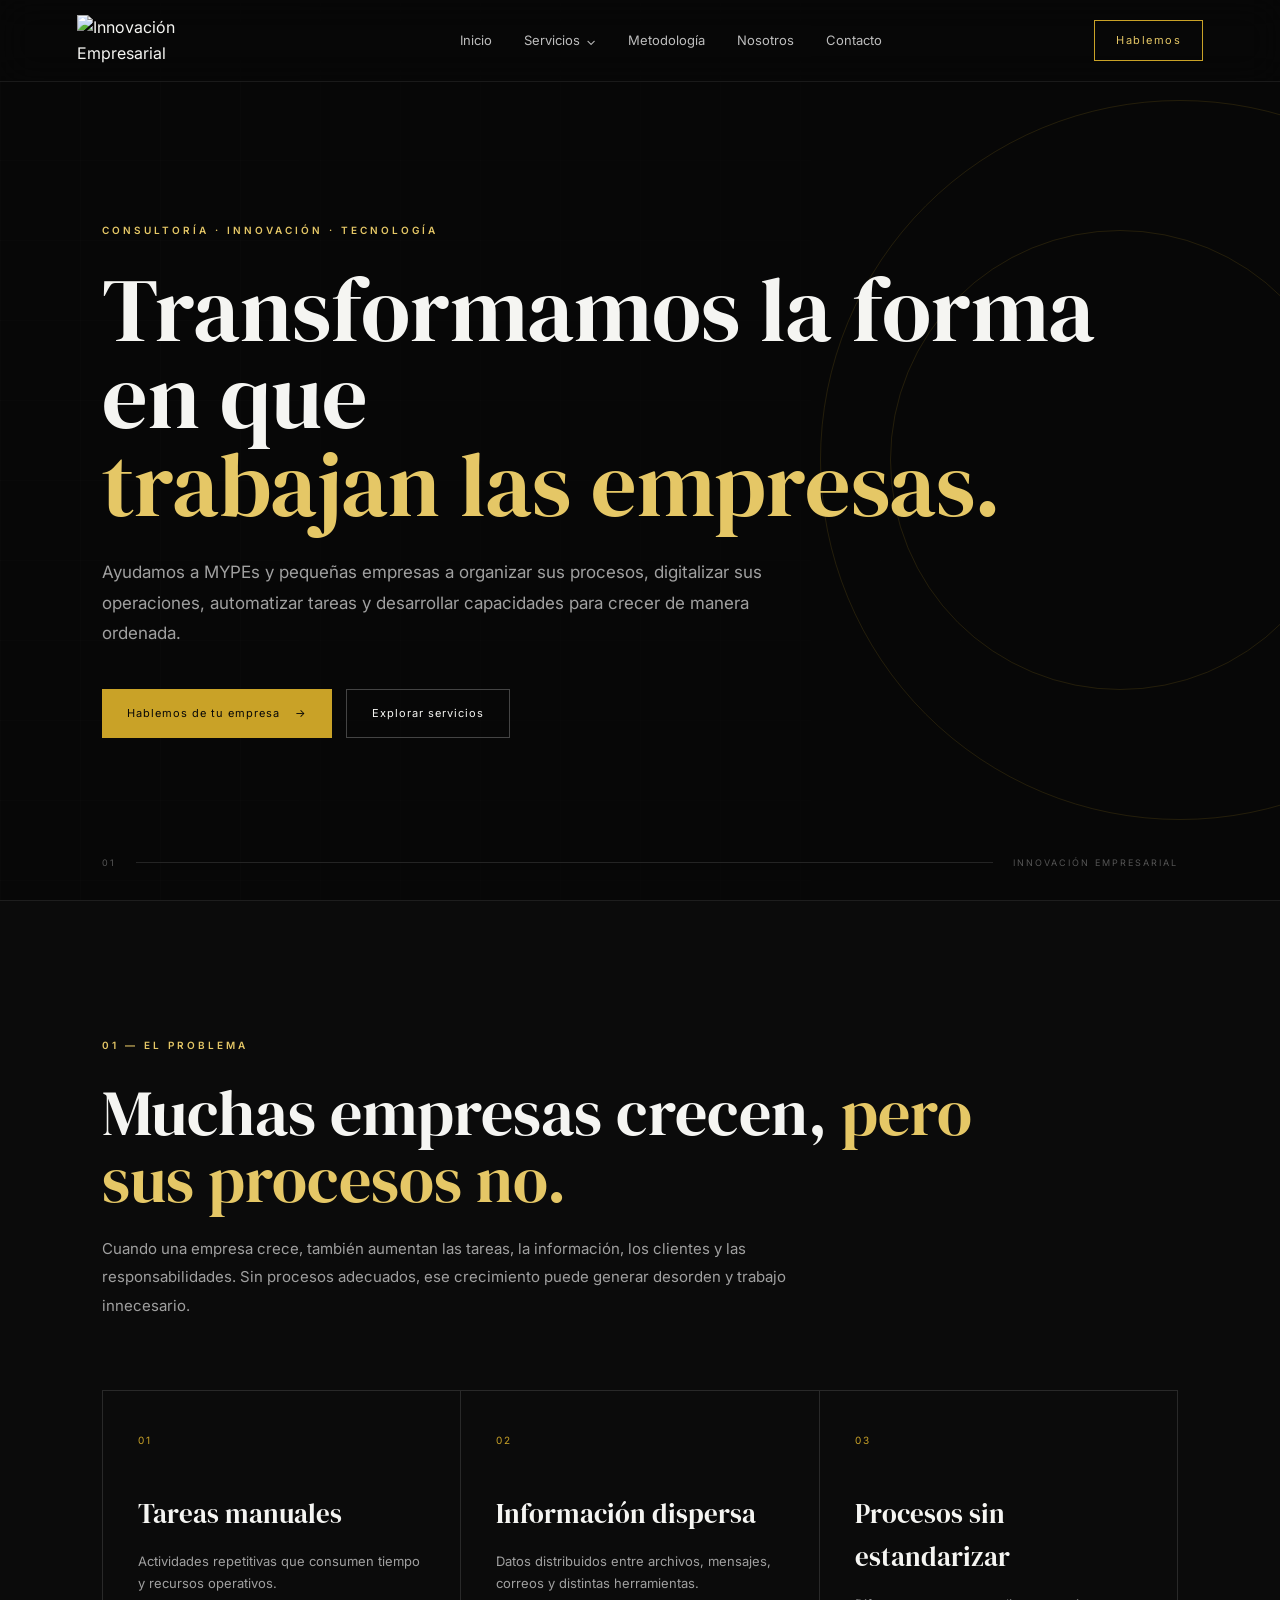
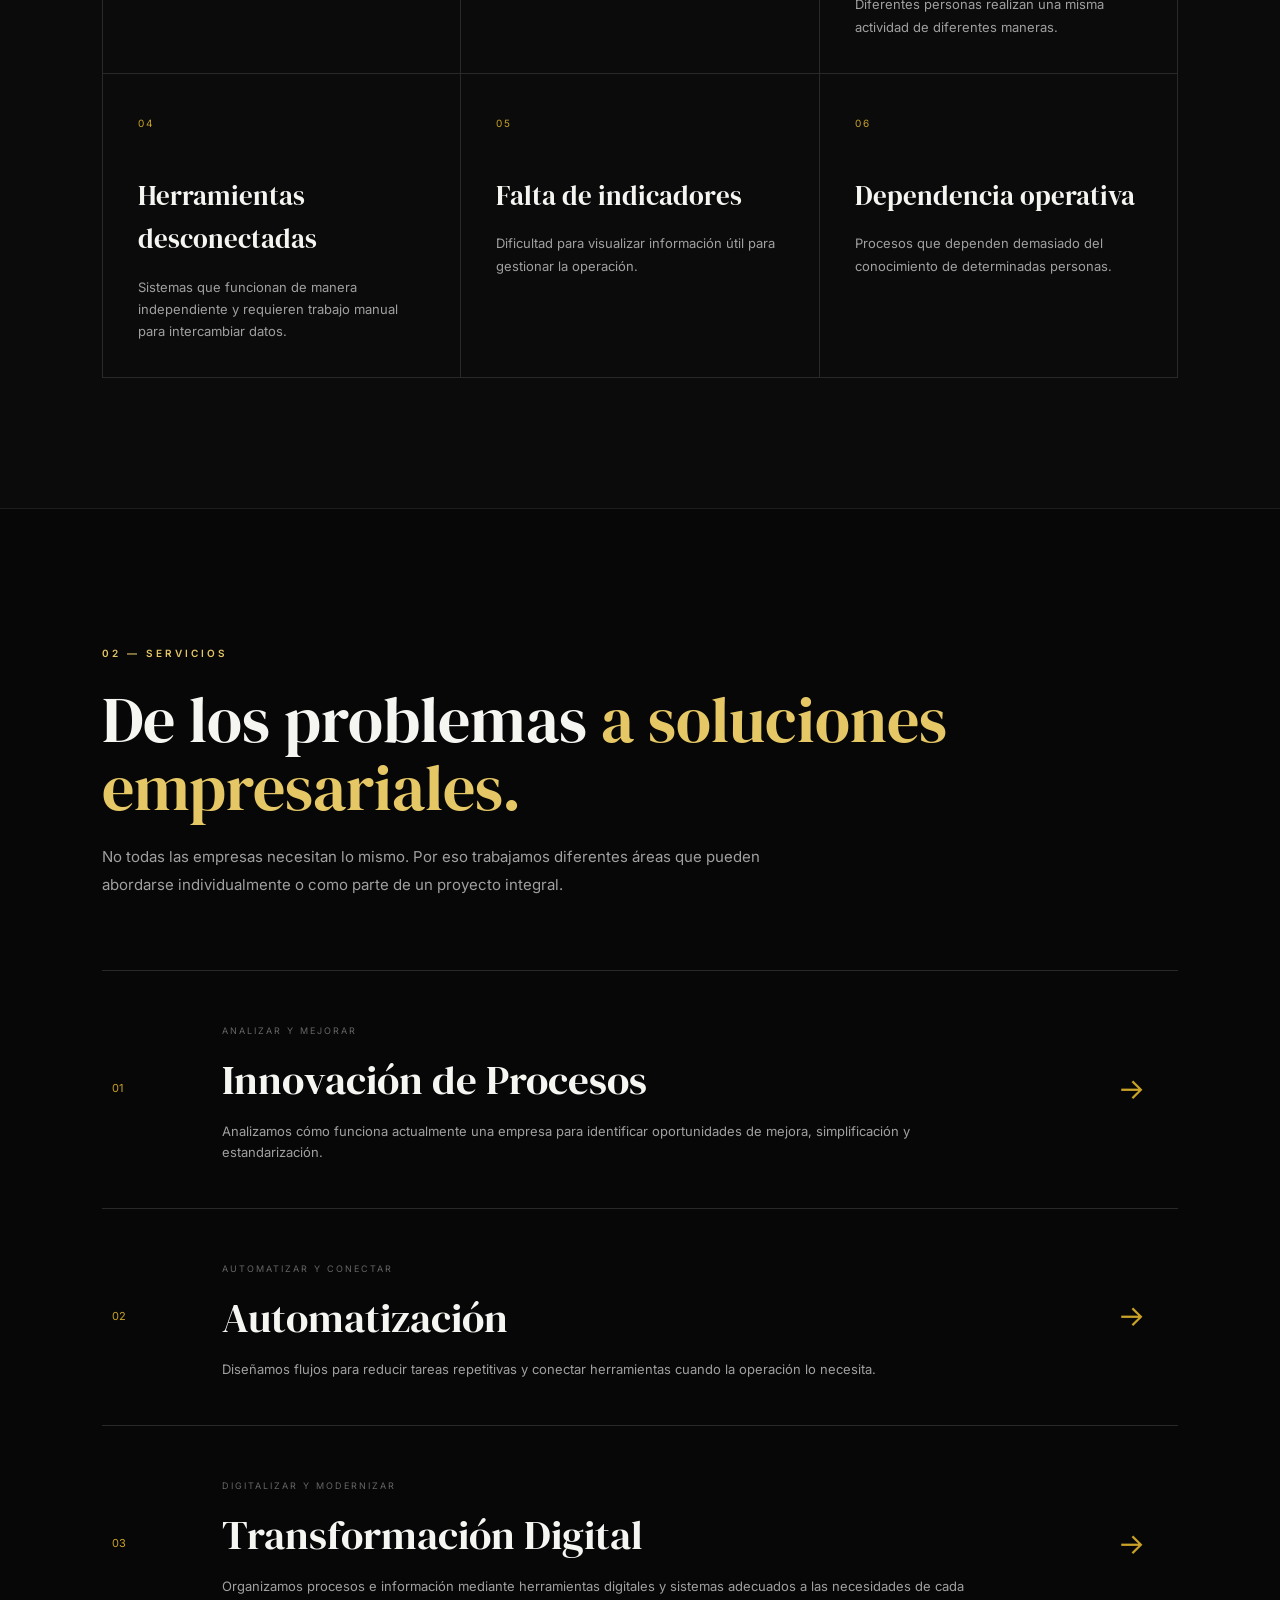
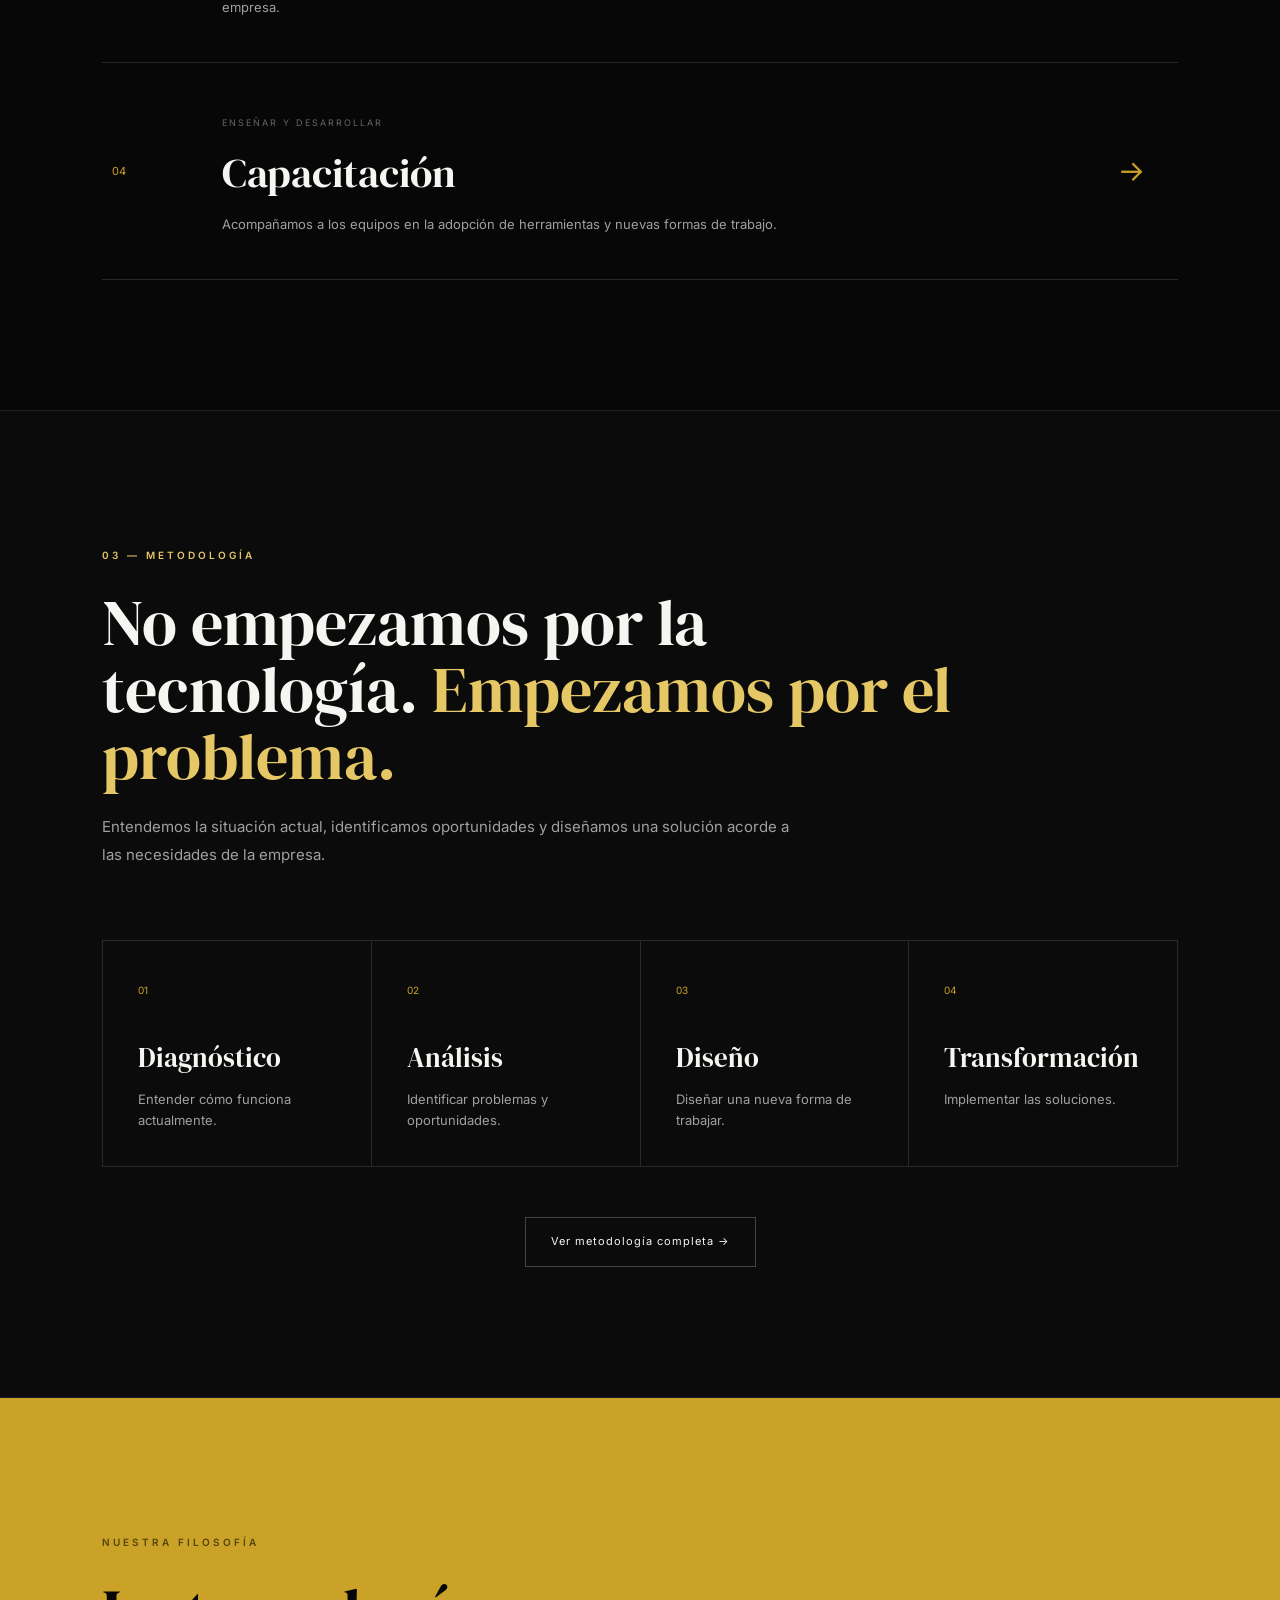
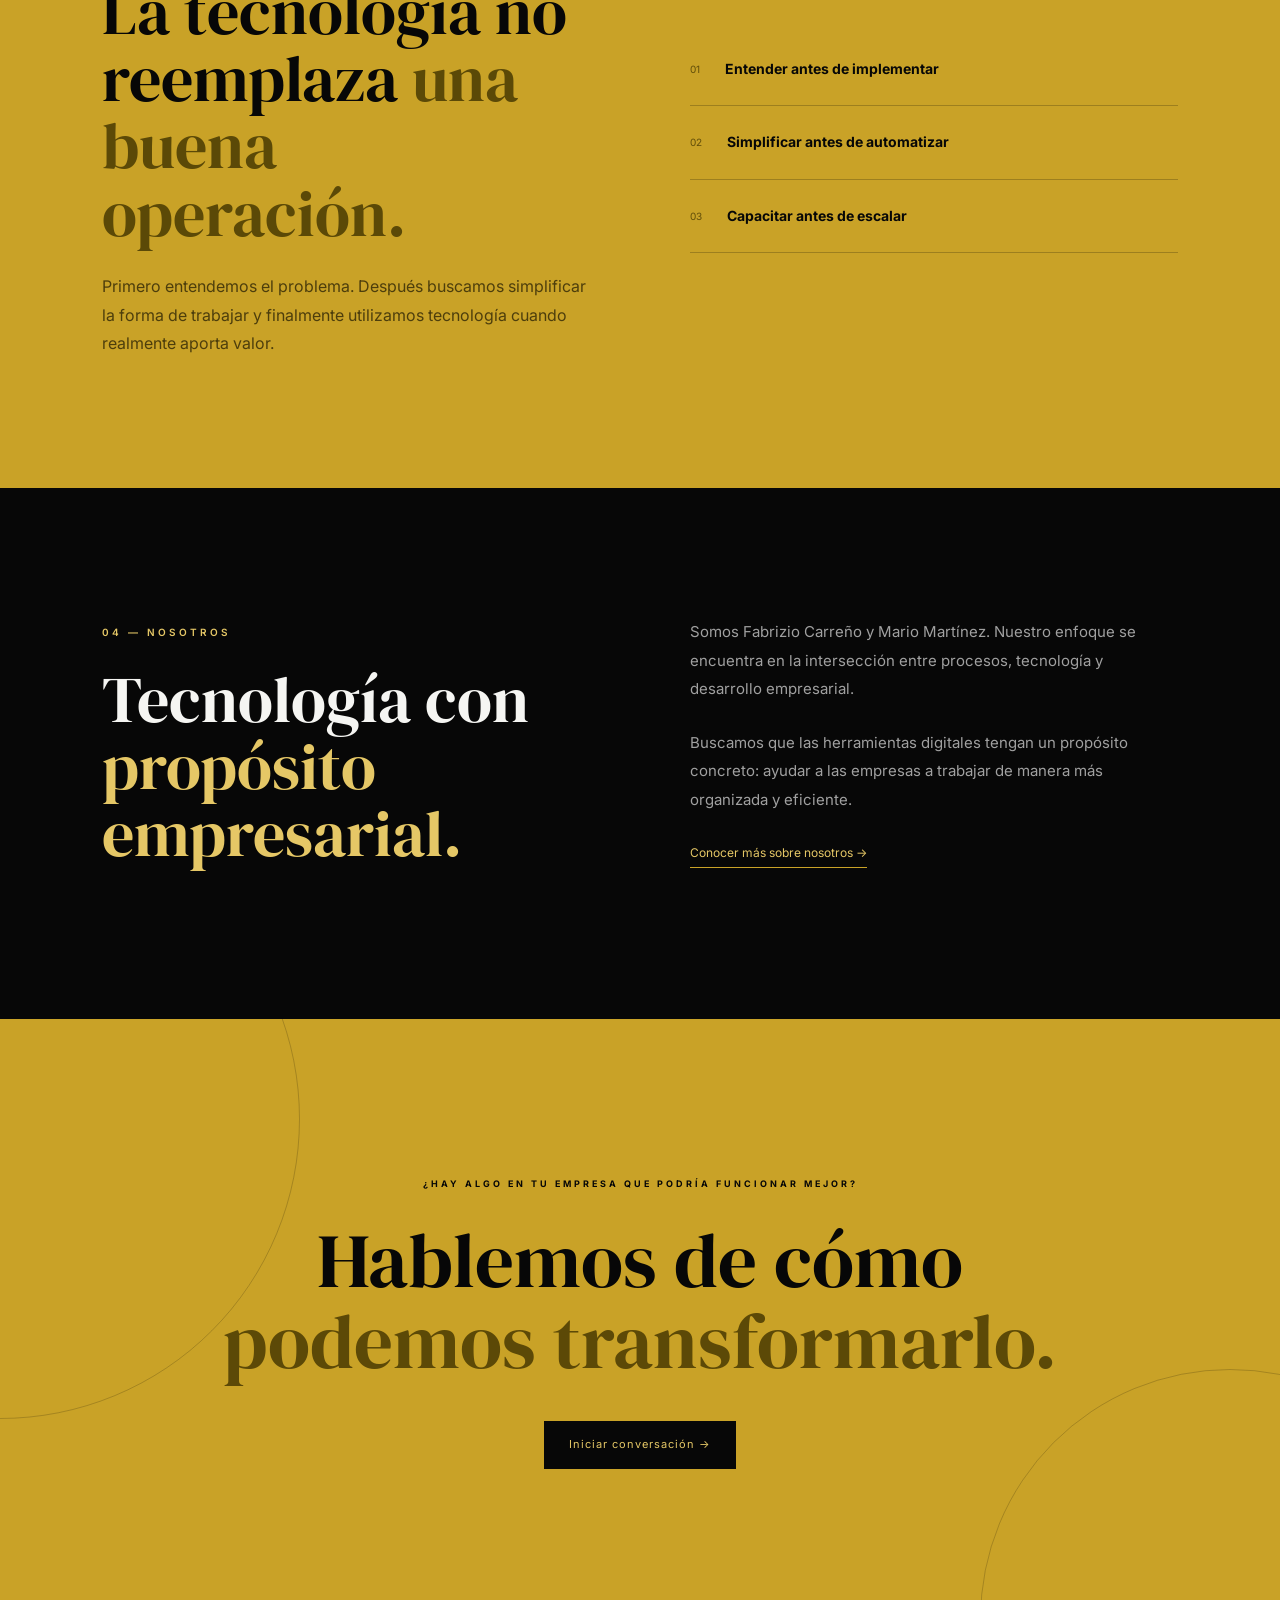
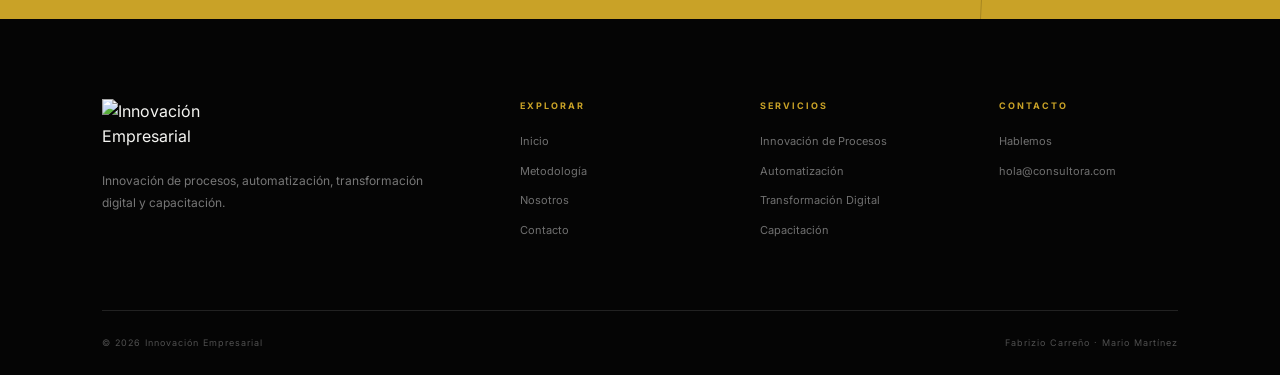
==== index.html @ 841de95e "Primera versión de la web" ====
<!DOCTYPE html>
<html lang="es">
<head>
    <meta charset="UTF-8">
    <meta name="viewport" content="width=device-width, initial-scale=1.0">

    <title>Innovación Empresarial | Fabrizio Carreño & Mario Martínez</title>

    <meta
        name="description"
        content="Consultoría en innovación de procesos, automatización, transformación digital y capacitación para MYPEs y pequeñas empresas."
    >

    <link rel="preconnect" href="https://fonts.googleapis.com">
    <link rel="preconnect" href="https://fonts.gstatic.com" crossorigin>

    <link
        href="https://fonts.googleapis.com/css2?family=DM+Serif+Display&family=Inter:wght@300;400;500;600;700&display=swap"
        rel="stylesheet"
    >

    <link rel="stylesheet" href="styles.css">
</head>

<body>

<!-- ==================================================
     NAVBAR
================================================== -->

<header class="navbar">

    <a href="index.html" class="logo">
        <img src="assets/logo.svg" alt="Innovación Empresarial">
    </a>

    <nav class="nav-links">

        <a href="index.html">Inicio</a>

        <div class="nav-dropdown">

            <a href="#servicios">
                Servicios
                <span>⌄</span>
            </a>

            <div class="dropdown-menu">

                <a href="servicios/innovacion-procesos.html">
                    Innovación de Procesos
                </a>

                <a href="servicios/automatizacion.html">
                    Automatización
                </a>

                <a href="servicios/transformacion-digital.html">
                    Transformación Digital
                </a>

                <a href="servicios/capacitacion.html">
                    Capacitación
                </a>

            </div>

        </div>

        <a href="metodologia.html">Metodología</a>

        <a href="nosotros.html">Nosotros</a>

        <a href="contacto.html">Contacto</a>

    </nav>

    <a href="contacto.html" class="nav-button">
        Hablemos
    </a>

    <button class="menu-button" id="menuButton">
        ☰
    </button>

</header>


<!-- ==================================================
     MOBILE MENU
================================================== -->

<div class="mobile-menu" id="mobileMenu">

    <a href="index.html">Inicio</a>

    <a href="servicios/innovacion-procesos.html">
        Innovación de Procesos
    </a>

    <a href="servicios/automatizacion.html">
        Automatización
    </a>

    <a href="servicios/transformacion-digital.html">
        Transformación Digital
    </a>

    <a href="servicios/capacitacion.html">
        Capacitación
    </a>

    <a href="metodologia.html">Metodología</a>

    <a href="nosotros.html">Nosotros</a>

    <a href="contacto.html">Contacto</a>

</div>


<!-- ==================================================
     HERO
================================================== -->

<section class="hero">

    <div class="hero-grid"></div>

    <div class="hero-orbit orbit-one"></div>
    <div class="hero-orbit orbit-two"></div>

    <div class="hero-content">

        <div class="eyebrow">
            CONSULTORÍA · INNOVACIÓN · TECNOLOGÍA
        </div>

        <h1>
            Transformamos la forma en que
            <span>trabajan las empresas.</span>
        </h1>

        <p class="hero-description">

            Ayudamos a MYPEs y pequeñas empresas a organizar
            sus procesos, digitalizar sus operaciones, automatizar
            tareas y desarrollar capacidades para crecer de manera
            ordenada.

        </p>

        <div class="hero-buttons">

            <a href="contacto.html" class="button button-gold">
                Hablemos de tu empresa
                <span>→</span>
            </a>

            <a href="#servicios" class="button button-outline">
                Explorar servicios
            </a>

        </div>

    </div>

    <div class="hero-bottom">

        <span>01</span>

        <div></div>

        <span>INNOVACIÓN EMPRESARIAL</span>

    </div>

</section>


<!-- ==================================================
     PROBLEMA
================================================== -->

<section class="section dark-section">

    <div class="section-header">

        <span class="section-number">
            01 — EL PROBLEMA
        </span>

        <h2>
            Muchas empresas crecen,
            <em>pero sus procesos no.</em>
        </h2>

        <p>
            Cuando una empresa crece, también aumentan las tareas,
            la información, los clientes y las responsabilidades.
            Sin procesos adecuados, ese crecimiento puede generar
            desorden y trabajo innecesario.
        </p>

    </div>


    <div class="problem-grid">

        <article class="problem-card">
            <span>01</span>
            <h3>Tareas manuales</h3>
            <p>
                Actividades repetitivas que consumen tiempo
                y recursos operativos.
            </p>
        </article>

        <article class="problem-card">
            <span>02</span>
            <h3>Información dispersa</h3>
            <p>
                Datos distribuidos entre archivos, mensajes,
                correos y distintas herramientas.
            </p>
        </article>

        <article class="problem-card">
            <span>03</span>
            <h3>Procesos sin estandarizar</h3>
            <p>
                Diferentes personas realizan una misma actividad
                de diferentes maneras.
            </p>
        </article>

        <article class="problem-card">
            <span>04</span>
            <h3>Herramientas desconectadas</h3>
            <p>
                Sistemas que funcionan de manera independiente
                y requieren trabajo manual para intercambiar datos.
            </p>
        </article>

        <article class="problem-card">
            <span>05</span>
            <h3>Falta de indicadores</h3>
            <p>
                Dificultad para visualizar información útil
                para gestionar la operación.
            </p>
        </article>

        <article class="problem-card">
            <span>06</span>
            <h3>Dependencia operativa</h3>
            <p>
                Procesos que dependen demasiado del conocimiento
                de determinadas personas.
            </p>
        </article>

    </div>

</section>


<!-- ==================================================
     SERVICIOS
================================================== -->

<section class="section" id="servicios">

    <div class="section-header">

        <span class="section-number">
            02 — SERVICIOS
        </span>

        <h2>
            De los problemas
            <em>a soluciones empresariales.</em>
        </h2>

        <p>
            No todas las empresas necesitan lo mismo.
            Por eso trabajamos diferentes áreas que pueden
            abordarse individualmente o como parte de un
            proyecto integral.
        </p>

    </div>


    <div class="services-list">

        <a href="servicios/innovacion-procesos.html" class="service">

            <div class="service-number">01</div>

            <div class="service-main">

                <span>ANALIZAR Y MEJORAR</span>

                <h3>Innovación de Procesos</h3>

                <p>
                    Analizamos cómo funciona actualmente una empresa
                    para identificar oportunidades de mejora,
                    simplificación y estandarización.
                </p>

            </div>

            <div class="service-arrow">→</div>

        </a>


        <a href="servicios/automatizacion.html" class="service">

            <div class="service-number">02</div>

            <div class="service-main">

                <span>AUTOMATIZAR Y CONECTAR</span>

                <h3>Automatización</h3>

                <p>
                    Diseñamos flujos para reducir tareas repetitivas
                    y conectar herramientas cuando la operación
                    lo necesita.
                </p>

            </div>

            <div class="service-arrow">→</div>

        </a>


        <a href="servicios/transformacion-digital.html" class="service">

            <div class="service-number">03</div>

            <div class="service-main">

                <span>DIGITALIZAR Y MODERNIZAR</span>

                <h3>Transformación Digital</h3>

                <p>
                    Organizamos procesos e información mediante
                    herramientas digitales y sistemas adecuados
                    a las necesidades de cada empresa.
                </p>

            </div>

            <div class="service-arrow">→</div>

        </a>


        <a href="servicios/capacitacion.html" class="service">

            <div class="service-number">04</div>

            <div class="service-main">

                <span>ENSEÑAR Y DESARROLLAR</span>

                <h3>Capacitación</h3>

                <p>
                    Acompañamos a los equipos en la adopción
                    de herramientas y nuevas formas de trabajo.
                </p>

            </div>

            <div class="service-arrow">→</div>

        </a>

    </div>

</section>


<!-- ==================================================
     METODOLOGÍA PREVIEW
================================================== -->

<section class="section dark-section">

    <div class="section-header">

        <span class="section-number">
            03 — METODOLOGÍA
        </span>

        <h2>
            No empezamos por la tecnología.
            <em>Empezamos por el problema.</em>
        </h2>

        <p>
            Entendemos la situación actual, identificamos
            oportunidades y diseñamos una solución acorde
            a las necesidades de la empresa.
        </p>

    </div>


    <div class="method-grid">

        <div>
            <span>01</span>
            <h3>Diagnóstico</h3>
            <p>Entender cómo funciona actualmente.</p>
        </div>

        <div>
            <span>02</span>
            <h3>Análisis</h3>
            <p>Identificar problemas y oportunidades.</p>
        </div>

        <div>
            <span>03</span>
            <h3>Diseño</h3>
            <p>Diseñar una nueva forma de trabajar.</p>
        </div>

        <div>
            <span>04</span>
            <h3>Transformación</h3>
            <p>Implementar las soluciones.</p>
        </div>

    </div>


    <div class="center-button">

        <a href="metodologia.html" class="button button-outline">
            Ver metodología completa →
        </a>

    </div>

</section>


<!-- ==================================================
     FILOSOFÍA
================================================== -->

<section class="philosophy">

    <div class="philosophy-content">

        <span class="section-number">
            NUESTRA FILOSOFÍA
        </span>

        <h2>
            La tecnología no reemplaza
            <em>una buena operación.</em>
        </h2>

        <p>
            Primero entendemos el problema. Después buscamos
            simplificar la forma de trabajar y finalmente
            utilizamos tecnología cuando realmente aporta valor.
        </p>

    </div>


    <div class="philosophy-principles">

        <div>
            <span>01</span>
            <strong>Entender antes de implementar</strong>
        </div>

        <div>
            <span>02</span>
            <strong>Simplificar antes de automatizar</strong>
        </div>

        <div>
            <span>03</span>
            <strong>Capacitar antes de escalar</strong>
        </div>

    </div>

</section>


<!-- ==================================================
     NOSOTROS PREVIEW
================================================== -->

<section class="section">

    <div class="about-grid">

        <div>

            <span class="section-number">
                04 — NOSOTROS
            </span>

            <h2>
                Tecnología con
                <em>propósito empresarial.</em>
            </h2>

        </div>

        <div>

            <p>
                Somos Fabrizio Carreño y Mario Martínez.
                Nuestro enfoque se encuentra en la intersección
                entre procesos, tecnología y desarrollo empresarial.
            </p>

            <p>
                Buscamos que las herramientas digitales tengan
                un propósito concreto: ayudar a las empresas
                a trabajar de manera más organizada y eficiente.
            </p>

            <a href="nosotros.html" class="text-link">
                Conocer más sobre nosotros →
            </a>

        </div>

    </div>

</section>


<!-- ==================================================
     CTA
================================================== -->

<section class="cta-section">

    <div class="cta-circle circle-one"></div>
    <div class="cta-circle circle-two"></div>

    <div class="cta-content">

        <span>
            ¿HAY ALGO EN TU EMPRESA QUE PODRÍA FUNCIONAR MEJOR?
        </span>

        <h2>
            Hablemos de cómo
            <em>podemos transformarlo.</em>
        </h2>

        <a href="contacto.html" class="button button-dark">
            Iniciar conversación →
        </a>

    </div>

</section>


<!-- ==================================================
     FOOTER
================================================== -->

<footer class="footer">

    <div class="footer-main">

        <div>

            <a href="index.html" class="logo footer-logo">
                <img src="assets/logo.svg" alt="Innovación Empresarial">
            </a>

            <p>
                Innovación de procesos, automatización,
                transformación digital y capacitación.
            </p>

        </div>


        <div class="footer-column">

            <h4>EXPLORAR</h4>

            <a href="index.html">Inicio</a>

            <a href="metodologia.html">Metodología</a>

            <a href="nosotros.html">Nosotros</a>

            <a href="contacto.html">Contacto</a>

        </div>


        <div class="footer-column">

            <h4>SERVICIOS</h4>

            <a href="servicios/innovacion-procesos.html">
                Innovación de Procesos
            </a>

            <a href="servicios/automatizacion.html">
                Automatización
            </a>

            <a href="servicios/transformacion-digital.html">
                Transformación Digital
            </a>

            <a href="servicios/capacitacion.html">
                Capacitación
            </a>

        </div>


        <div class="footer-column">

            <h4>CONTACTO</h4>

            <a href="contacto.html">
                Hablemos
            </a>

            <a href="mailto:hola@consultora.com">
                hola@consultora.com
            </a>

        </div>

    </div>


    <div class="footer-bottom">

        <span>
            © 2026 Innovación Empresarial
        </span>

        <span>
            Fabrizio Carreño · Mario Martínez
        </span>

    </div>

</footer>


<script src="script.js"></script>

</body>
</html>
---- styles.css ----
/* =====================================================
   VARIABLES
===================================================== */

:root {

    --black: #070707;
    --black-2: #0b0b0b;
    --black-3: #101010;

    --gold: #c9a227;
    --gold-light: #e5c766;
    --gold-dark: #806618;

    --white: #f5f5f2;
    --gray: #a0a0a0;
    --gray-2: #707070;

    --border: rgba(255,255,255,0.08);
    --gold-border: rgba(201,162,39,0.25);

    --serif: "DM Serif Display", Georgia, serif;
    --sans: "Inter", Arial, sans-serif;
}


/* =====================================================
   RESET
===================================================== */

* {
    margin: 0;
    padding: 0;
    box-sizing: border-box;
}

html {
    scroll-behavior: smooth;
}

body {

    background: var(--black);

    color: var(--white);

    font-family: var(--sans);

    line-height: 1.6;

    overflow-x: hidden;
}

body::selection {
    background: var(--gold);
    color: var(--black);
}

a {
    color: inherit;
    text-decoration: none;
}

button,
input,
textarea,
select {
    font-family: inherit;
}


/* =====================================================
   LOGO
===================================================== */

.logo {

    display: flex;

    align-items: center;

    width: 170px;
}

.logo img {

    width: 100%;

    max-height: 52px;

    object-fit: contain;

    object-position: left center;
}


/* =====================================================
   NAVBAR
===================================================== */

.navbar {

    position: fixed;

    top: 0;
    left: 0;

    width: 100%;

    height: 82px;

    padding: 0 6%;

    display: flex;

    align-items: center;

    justify-content: space-between;

    z-index: 1000;

    background: rgba(7,7,7,0.86);

    backdrop-filter: blur(18px);

    border-bottom: 1px solid var(--border);
}

.nav-links {

    display: flex;

    align-items: center;

    gap: 32px;
}

.nav-links > a,
.nav-dropdown > a {

    color: #bdbdbd;

    font-size: 13px;

    transition: 0.3s;
}

.nav-links > a:hover,
.nav-dropdown > a:hover {

    color: var(--gold-light);
}


.nav-dropdown {

    position: relative;
}

.nav-dropdown > a {

    display: flex;

    gap: 6px;

    align-items: center;
}


.dropdown-menu {

    position: absolute;

    top: 30px;

    left: -30px;

    width: 260px;

    padding: 10px;

    background: #0e0e0e;

    border: 1px solid var(--gold-border);

    opacity: 0;

    visibility: hidden;

    transform: translateY(10px);

    transition: 0.25s;
}

.nav-dropdown:hover .dropdown-menu {

    opacity: 1;

    visibility: visible;

    transform: translateY(0);
}

.dropdown-menu a {

    display: block;

    padding: 13px;

    color: #aaa;

    font-size: 12px;

    transition: 0.25s;
}

.dropdown-menu a:hover {

    background: rgba(201,162,39,0.08);

    color: var(--gold-light);
}


.nav-button {

    border: 1px solid var(--gold);

    color: var(--gold-light);

    padding: 11px 21px;

    font-size: 11px;

    letter-spacing: 1.5px;

    transition: 0.3s;
}

.nav-button:hover {

    background: var(--gold);

    color: var(--black);
}


.menu-button {

    display: none;

    background: none;

    border: none;

    color: var(--white);

    font-size: 26px;

    cursor: pointer;
}


/* =====================================================
   MOBILE MENU
===================================================== */

.mobile-menu {

    display: none;

    position: fixed;

    top: 82px;

    left: 0;

    width: 100%;

    padding: 25px;

    background: #080808;

    z-index: 999;

    border-bottom: 1px solid var(--gold-border);
}

.mobile-menu.active {

    display: flex;

    flex-direction: column;

    gap: 4px;
}

.mobile-menu a {

    padding: 15px 0;

    border-bottom: 1px solid var(--border);

    color: #ccc;

    font-size: 14px;
}


/* =====================================================
   HERO
===================================================== */

.hero,
.inner-hero {

    min-height: 100vh;

    position: relative;

    display: flex;

    align-items: center;

    padding: 150px 8% 90px;

    overflow: hidden;
}

.inner-hero {

    min-height: 78vh;
}

.hero-content,
.inner-hero-content {

    position: relative;

    z-index: 2;

    max-width: 1000px;
}

.inner-hero-content {

    max-width: 900px;
}

.eyebrow,
.section-number {

    color: var(--gold-light);

    font-size: 10px;

    font-weight: 600;

    letter-spacing: 3px;
}


.hero h1,
.inner-hero h1 {

    font-family: var(--serif);

    font-weight: 400;

    font-size: clamp(55px, 7vw, 105px);

    line-height: 0.98;

    margin: 28px 0;
}

.inner-hero h1 {

    font-size: clamp(55px, 6vw, 90px);
}

.hero h1 span,
.inner-hero h1 span {

    display: block;

    color: var(--gold-light);
}


.hero-description,
.inner-hero-content > p {

    max-width: 700px;

    color: var(--gray);

    font-size: 17px;

    line-height: 1.8;

    margin-bottom: 40px;
}


.hero-buttons {

    display: flex;

    gap: 14px;

    flex-wrap: wrap;
}


/* =====================================================
   HERO BACKGROUND
===================================================== */

.hero-grid {

    position: absolute;

    inset: 0;

    opacity: 0.18;

    background-image:
        linear-gradient(rgba(255,255,255,0.06) 1px, transparent 1px),
        linear-gradient(90deg, rgba(255,255,255,0.06) 1px, transparent 1px);

    background-size: 80px 80px;

    mask-image: linear-gradient(to right, black, transparent);
}

.hero-orbit {

    position: absolute;

    border: 1px solid rgba(201,162,39,0.15);

    border-radius: 50%;
}

.orbit-one {

    width: 720px;

    height: 720px;

    right: -260px;

    top: 100px;
}

.orbit-two {

    width: 460px;

    height: 460px;

    right: -70px;

    top: 230px;
}


.hero-bottom {

    position: absolute;

    left: 8%;

    right: 8%;

    bottom: 30px;

    display: flex;

    align-items: center;

    gap: 20px;

    color: #555;

    font-size: 9px;

    letter-spacing: 2px;
}

.hero-bottom div {

    height: 1px;

    flex: 1;

    background: #242424;
}


/* =====================================================
   BUTTONS
===================================================== */

.button {

    display: inline-flex;

    align-items: center;

    justify-content: center;

    gap: 15px;

    padding: 15px 25px;

    border: none;

    font-size: 11px;

    letter-spacing: 1px;

    cursor: pointer;

    transition: 0.3s;
}

.button-gold {

    background: var(--gold);

    color: var(--black);
}

.button-gold:hover {

    background: var(--gold-light);

    transform: translateY(-3px);
}

.button-outline {

    border: 1px solid #444;

    background: transparent;

    color: var(--white);
}

.button-outline:hover {

    border-color: var(--gold);

    color: var(--gold-light);
}

.button-dark {

    background: var(--black);

    color: var(--gold-light);
}

.button-dark:hover {

    transform: translateY(-3px);
}


/* =====================================================
   SECTIONS
===================================================== */

.section {

    padding: 130px 8%;
}

.dark-section {

    background: var(--black-2);

    border-top: 1px solid var(--border);

    border-bottom: 1px solid var(--border);
}

.section-header {

    max-width: 900px;

    margin-bottom: 70px;
}

.section-header h2,
.about-grid h2,
.contact-information h2 {

    font-family: var(--serif);

    font-weight: 400;

    font-size: clamp(43px, 5vw, 72px);

    line-height: 1.05;

    margin: 22px 0;
}

.section-header h2 em,
.about-grid h2 em,
.contact-information h2 em {

    color: var(--gold-light);

    font-style: normal;
}

.section-header p {

    max-width: 700px;

    color: var(--gray);

    font-size: 15px;

    line-height: 1.9;
}


/* =====================================================
   PROBLEM CARDS
===================================================== */

.problem-grid {

    display: grid;

    grid-template-columns: repeat(3, 1fr);

    border-top: 1px solid #292929;

    border-left: 1px solid #292929;
}

.problem-card {

    min-height: 250px;

    padding: 35px;

    border-right: 1px solid #292929;

    border-bottom: 1px solid #292929;

    transition: 0.35s;
}

.problem-card:hover {

    background: #111;

    border-color: var(--gold-border);
}

.problem-card > span {

    color: var(--gold);

    font-size: 10px;

    letter-spacing: 2px;
}

.problem-card h3 {

    font-family: var(--serif);

    font-size: 27px;

    font-weight: 400;

    margin: 40px 0 15px;
}

.problem-card p {

    color: var(--gray);

    font-size: 13px;

    line-height: 1.7;
}


/* =====================================================
   SERVICES
===================================================== */

.services-list {

    border-top: 1px solid #292929;
}

.service {

    display: grid;

    grid-template-columns: 80px 1fr 50px;

    gap: 30px;

    align-items: center;

    padding: 45px 10px;

    border-bottom: 1px solid #292929;

    transition: 0.35s;
}

.service:hover {

    background: rgba(201,162,39,0.035);

    padding-left: 25px;
}

.service-number {

    color: var(--gold);

    font-size: 11px;
}

.service-main > span {

    color: #666;

    font-size: 9px;

    letter-spacing: 2px;
}

.service h3 {

    font-family: var(--serif);

    font-weight: 400;

    font-size: 41px;

    margin: 7px 0;
}

.service p {

    max-width: 750px;

    color: var(--gray);

    font-size: 13px;
}

.service-arrow {

    color: var(--gold);

    font-size: 29px;

    transition: 0.3s;
}

.service:hover .service-arrow {

    transform: translateX(8px);
}


/* =====================================================
   METHOD GRID
===================================================== */

.method-grid {

    display: grid;

    grid-template-columns: repeat(4, 1fr);

    border-top: 1px solid #292929;

    border-left: 1px solid #292929;

    margin-bottom: 50px;
}

.method-grid > div {

    min-height: 220px;

    padding: 35px;

    border-right: 1px solid #292929;

    border-bottom: 1px solid #292929;
}

.method-grid span {

    color: var(--gold);

    font-size: 10px;
}

.method-grid h3 {

    font-family: var(--serif);

    font-weight: 400;

    font-size: 27px;

    margin: 35px 0 10px;
}

.method-grid p {

    color: var(--gray);

    font-size: 13px;
}

.center-button {

    text-align: center;
}


/* =====================================================
   PROCESS FLOW
===================================================== */

.process-flow {

    display: flex;

    align-items: stretch;

    justify-content: center;

    flex-wrap: wrap;

    gap: 0;
}

.process-flow > div:not(.flow-arrow) {

    min-width: 180px;

    padding: 30px;

    background: #0d0d0d;

    border: 1px solid #282828;

    display: flex;

    flex-direction: column;

    gap: 7px;
}

.process-flow span {

    color: var(--gold);

    font-size: 10px;
}

.process-flow strong {

    font-family: var(--serif);

    font-size: 22px;

    font-weight: 400;
}

.process-flow small {

    color: var(--gray-2);

    font-size: 11px;
}

.flow-arrow {

    display: flex;

    align-items: center;

    justify-content: center;

    padding: 0 20px;

    color: var(--gold);

    font-size: 22px;
}


/* =====================================================
   PHILOSOPHY
===================================================== */

.philosophy {

    padding: 130px 8%;

    background: var(--gold);

    color: var(--black);

    display: grid;

    grid-template-columns: 1fr 1fr;

    gap: 100px;
}

.philosophy .section-number {

    color: #55460e;
}

.philosophy h2 {

    font-family: var(--serif);

    font-weight: 400;

    font-size: clamp(45px, 5vw, 75px);

    line-height: 1.05;

    margin: 25px 0;
}

.philosophy h2 em {

    color: #5b4907;

    font-style: normal;
}

.philosophy p {

    max-width: 650px;

    color: #4d3e0c;

    line-height: 1.8;
}

.philosophy-principles {

    display: flex;

    flex-direction: column;

    justify-content: center;
}

.philosophy-principles div {

    display: flex;

    align-items: center;

    gap: 25px;

    padding: 25px 0;

    border-bottom: 1px solid rgba(0,0,0,0.22);
}

.philosophy-principles span {

    color: #604d09;

    font-size: 10px;
}

.philosophy-principles strong {

    font-size: 14px;
}


/* =====================================================
   ABOUT
===================================================== */

.about-grid {

    display: grid;

    grid-template-columns: 1fr 1fr;

    gap: 100px;

    align-items: start;
}

.about-grid p {

    color: var(--gray);

    font-size: 15px;

    line-height: 1.9;

    margin-bottom: 25px;
}

.text-link {

    display: inline-block;

    color: var(--gold-light);

    border-bottom: 1px solid var(--gold);

    padding-bottom: 5px;

    font-size: 12px;
}


/* =====================================================
   FOUNDERS
===================================================== */

.founders-grid {

    display: grid;

    grid-template-columns: 1fr 1fr;

    gap: 25px;
}

.founder-card {

    padding: 45px;

    border: 1px solid #292929;

    background: #0d0d0d;
}

.founder-initial {

    width: 75px;

    height: 75px;

    display: grid;

    place-items: center;

    border: 1px solid var(--gold);

    color: var(--gold);

    font-family: var(--serif);

    font-size: 22px;

    margin-bottom: 35px;
}

.founder-card > span {

    color: var(--gold);

    font-size: 9px;

    letter-spacing: 2px;
}

.founder-card h3 {

    font-family: var(--serif);

    font-size: 32px;

    font-weight: 400;

    margin: 10px 0 15px;
}

.founder-card p {

    color: var(--gray);

    font-size: 13px;
}


/* =====================================================
   METHODOLOGY PAGE
===================================================== */

.methodology-list {

    border-top: 1px solid #292929;
}

.methodology-item {

    display: grid;

    grid-template-columns: 100px 1fr;

    gap: 40px;

    padding: 45px 10px;

    border-bottom: 1px solid #292929;
}

.methodology-item > span {

    color: var(--gold);

    font-size: 12px;

    letter-spacing: 2px;
}

.methodology-item h3 {

    font-family: var(--serif);

    font-size: 40px;

    font-weight: 400;

    margin-bottom: 10px;
}

.methodology-item p {

    max-width: 700px;

    color: var(--gray);

    font-size: 14px;
}


/* =====================================================
   CONTACT
===================================================== */

.contact-grid {

    display: grid;

    grid-template-columns: 0.9fr 1.1fr;

    gap: 100px;

    align-items: start;
}

.contact-information p {

    max-width: 550px;

    color: var(--gray);

    font-size: 15px;

    line-height: 1.9;

    margin-bottom: 45px;
}

.contact-detail {

    padding: 20px 0;

    border-top: 1px solid #292929;

    display: flex;

    flex-direction: column;

    gap: 6px;
}

.contact-detail span {

    color: var(--gold);

    font-size: 9px;

    letter-spacing: 2px;
}

.contact-detail a {

    color: var(--white);

    font-size: 14px;

    transition: 0.3s;
}

.contact-detail a:hover {

    color: var(--gold-light);
}


.contact-form {

    padding: 45px;

    background: #0d0d0d;

    border: 1px solid #252525;
}

.form-group {

    margin-bottom: 24px;
}

.form-group label {

    display: block;

    color: #aaa;

    font-size: 11px;

    margin-bottom: 8px;
}

.form-group input,
.form-group textarea,
.form-group select {

    width: 100%;

    background: #080808;

    border: 1px solid #292929;

    color: var(--white);

    padding: 14px 15px;

    outline: none;

    font-size: 13px;

    transition: 0.3s;
}

.form-group textarea {

    resize: vertical;
}

.form-group input:focus,
.form-group textarea:focus,
.form-group select:focus {

    border-color: var(--gold);
}

.form-group select option {

    background: #0b0b0b;

    color: white;
}

.form-button {

    width: 100%;

    margin-top: 10px;
}


/* =====================================================
   CTA
===================================================== */

.cta-section {

    position: relative;

    overflow: hidden;

    padding: 150px 8%;

    background: var(--gold);

    color: var(--black);

    text-align: center;
}

.cta-content {

    position: relative;

    z-index: 2;

    max-width: 950px;

    margin: auto;
}

.cta-content > span {

    font-size: 9px;

    letter-spacing: 3px;

    font-weight: 700;
}

.cta-content h2 {

    font-family: var(--serif);

    font-size: clamp(48px, 6vw, 82px);

    line-height: 1.05;

    font-weight: 400;

    margin: 25px 0 40px;
}

.cta-content h2 em {

    color: #5c4907;

    font-style: normal;
}

.cta-circle {

    position: absolute;

    border: 1px solid rgba(0,0,0,0.18);

    border-radius: 50%;
}

.circle-one {

    width: 600px;

    height: 600px;

    left: -300px;

    top: -200px;
}

.circle-two {

    width: 500px;

    height: 500px;

    right: -200px;

    bottom: -250px;
}


/* =====================================================
   FOOTER
===================================================== */

.footer {

    padding: 80px 8% 25px;

    background: #050505;
}

.footer-main {

    display: grid;

    grid-template-columns: 2fr 1fr 1fr 1fr;

    gap: 60px;

    padding-bottom: 70px;

    border-bottom: 1px solid #222;
}

.footer-logo {

    margin-bottom: 20px;
}

.footer-main > div:first-child > p {

    max-width: 350px;

    color: #777;

    font-size: 12px;

    line-height: 1.8;
}

.footer-column {

    display: flex;

    flex-direction: column;

    gap: 12px;
}

.footer-column h4 {

    color: var(--gold);

    font-size: 9px;

    letter-spacing: 2px;

    margin-bottom: 8px;
}

.footer-column a {

    color: #707070;

    font-size: 11px;

    transition: 0.3s;
}

.footer-column a:hover {

    color: var(--gold-light);
}

.footer-bottom {

    display: flex;

    justify-content: space-between;

    gap: 20px;

    padding-top: 25px;

    color: #505050;

    font-size: 9px;

    letter-spacing: 1px;
}


/* =====================================================
   SCROLL ANIMATION
===================================================== */

.scroll-hidden {

    opacity: 0;

    transform: translateY(30px);

    transition:
        opacity 0.7s ease,
        transform 0.7s ease;
}

.visible {

    opacity: 1;

    transform: translateY(0);
}


/* =====================================================
   RESPONSIVE
===================================================== */

@media (max-width: 1050px) {

    .nav-links,
    .nav-button {
        display: none;
    }

    .menu-button {
        display: block;
    }

    .problem-grid {
        grid-template-columns: repeat(2, 1fr);
    }

    .method-grid {
        grid-template-columns: repeat(2, 1fr);
    }

    .philosophy {
        grid-template-columns: 1fr;
        gap: 50px;
    }

    .about-grid {
        grid-template-columns: 1fr;
        gap: 50px;
    }

    .contact-grid {
        grid-template-columns: 1fr;
        gap: 60px;
    }

    .footer-main {
        grid-template-columns: 1fr 1fr;
    }
}


@media (max-width: 700px) {

    .navbar {
        padding: 0 5%;
    }

    .logo {
        width: 145px;
    }

    .hero,
    .inner-hero {
        padding: 135px 6% 80px;
    }

    .hero h1,
    .inner-hero h1 {
        font-size: 50px;
    }

    .hero-description,
    .inner-hero-content > p {
        font-size: 14px;
    }

    .section {
        padding: 90px 6%;
    }

    .section-header {
        margin-bottom: 50px;
    }

    .section-header h2,
    .about-grid h2,
    .contact-information h2 {
        font-size: 45px;
    }

    .problem-grid {
        grid-template-columns: 1fr;
    }

    .service {
        grid-template-columns: 35px 1fr 25px;

        gap: 15px;

        padding: 35px 5px;
    }

    .service h3 {
        font-size: 30px;
    }

    .method-grid {
        grid-template-columns: 1fr;
    }

    .process-flow {
        flex-direction: column;
    }

    .process-flow > div:not(.flow-arrow) {
        width: 100%;
    }

    .flow-arrow {
        padding: 12px;
        transform: rotate(90deg);
    }

    .founders-grid {
        grid-template-columns: 1fr;
    }

    .methodology-item {
        grid-template-columns: 45px 1fr;
        gap: 15px;
    }

    .methodology-item h3 {
        font-size: 31px;
    }

    .philosophy {
        padding: 90px 6%;
    }

    .cta-section {
        padding: 100px 6%;
    }

    .contact-form {
        padding: 25px;
    }

    .footer {
        padding: 60px 6% 25px;
    }

    .footer-main {
        grid-template-columns: 1fr;
        gap: 40px;
    }

    .footer-bottom {
        flex-direction: column;
    }
}


@media (max-width: 400px) {

    .hero h1,
    .inner-hero h1 {
        font-size: 43px;
    }

    .hero-buttons {
        flex-direction: column;
    }

    .button {
        width: 100%;
    }

    .service {
        grid-template-columns: 25px 1fr 18px;
    }

    .service h3 {
        font-size: 27px;
    }
}
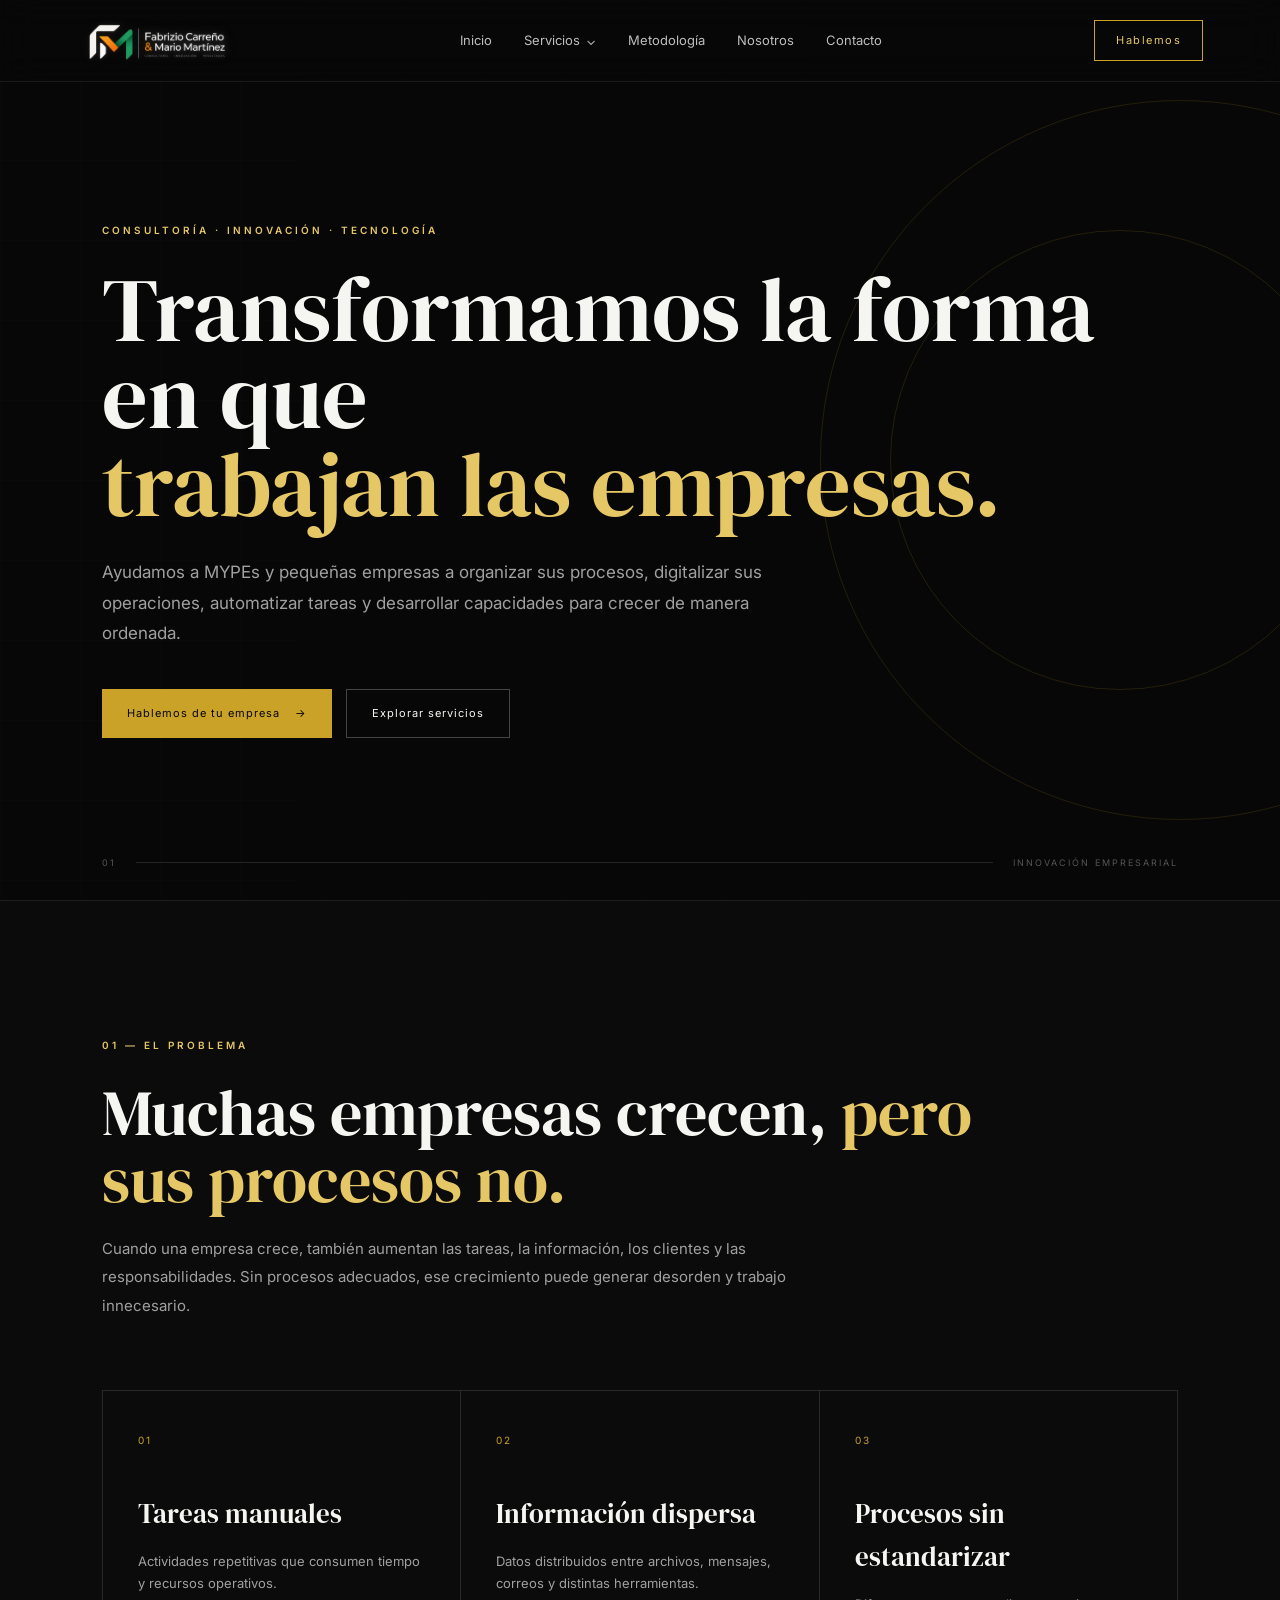
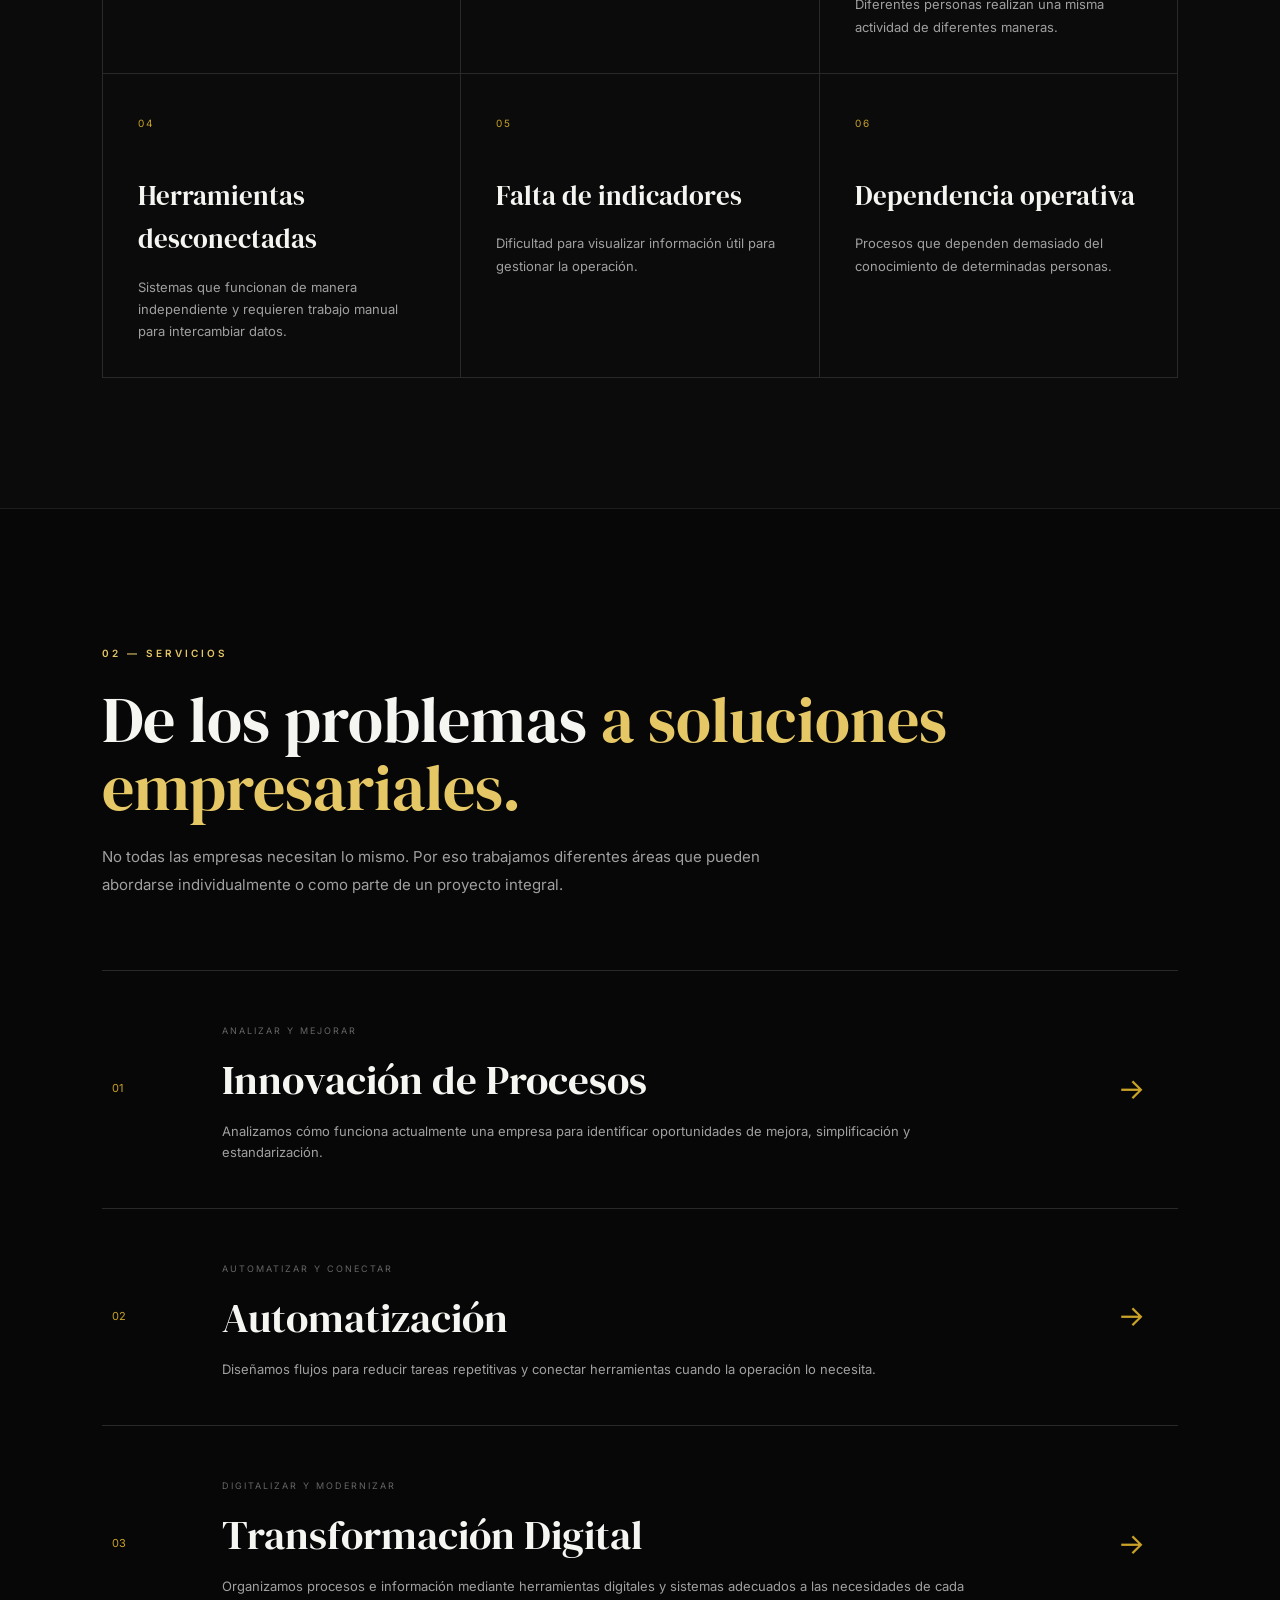
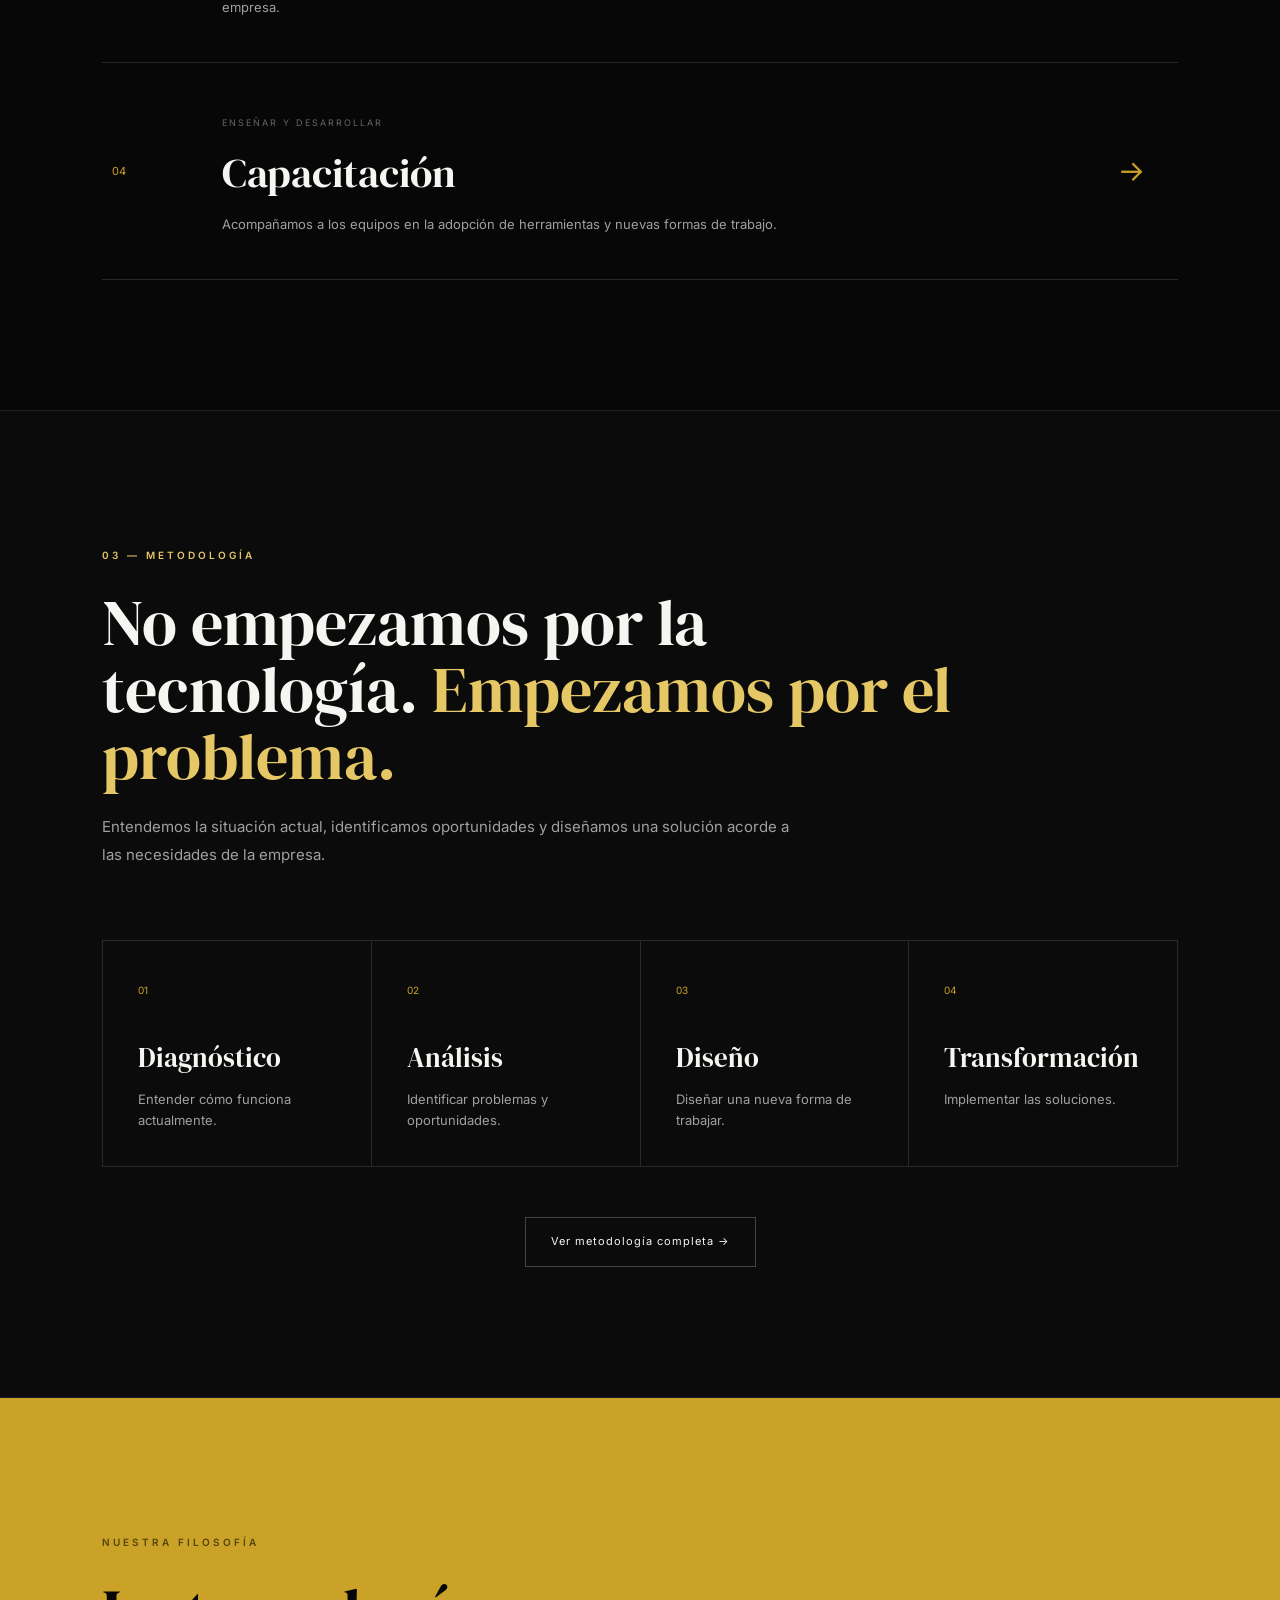
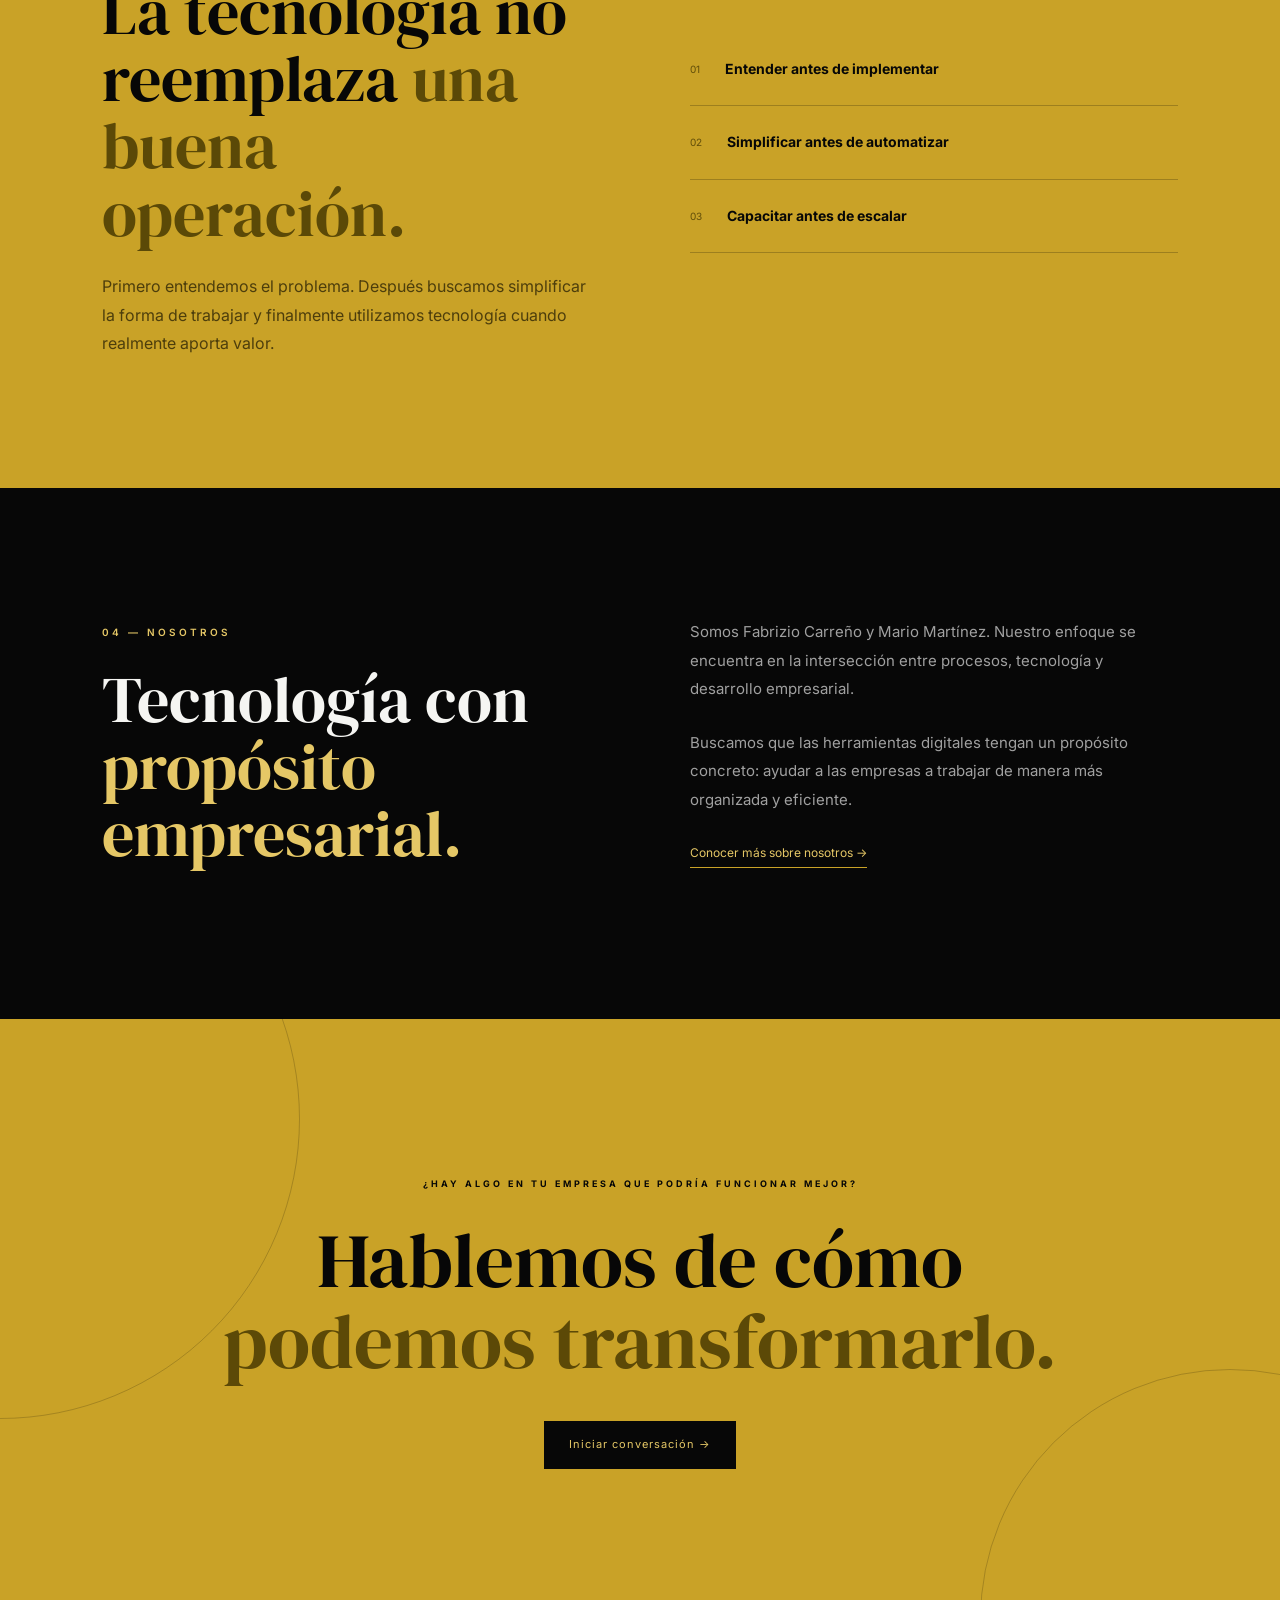
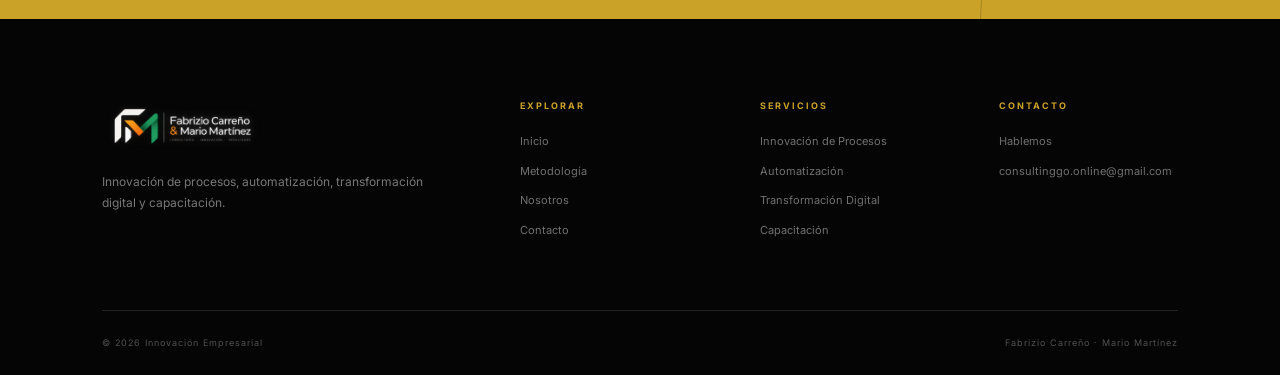
==== commit 02102eb0: "Update index.html" ====
--- a/index.html
+++ b/index.html
@@ -647,8 +647,8 @@
                 Hablemos
             </a>
 
-            <a href="mailto:hola@consultora.com">
-                hola@consultora.com
+            <a href="mailto:consultinggo.online@gmail.com">
+                consultinggo.online@gmail.com
             </a>
 
         </div>
@@ -674,4 +674,4 @@
 <script src="script.js"></script>
 
 </body>
-</html>+</html>
